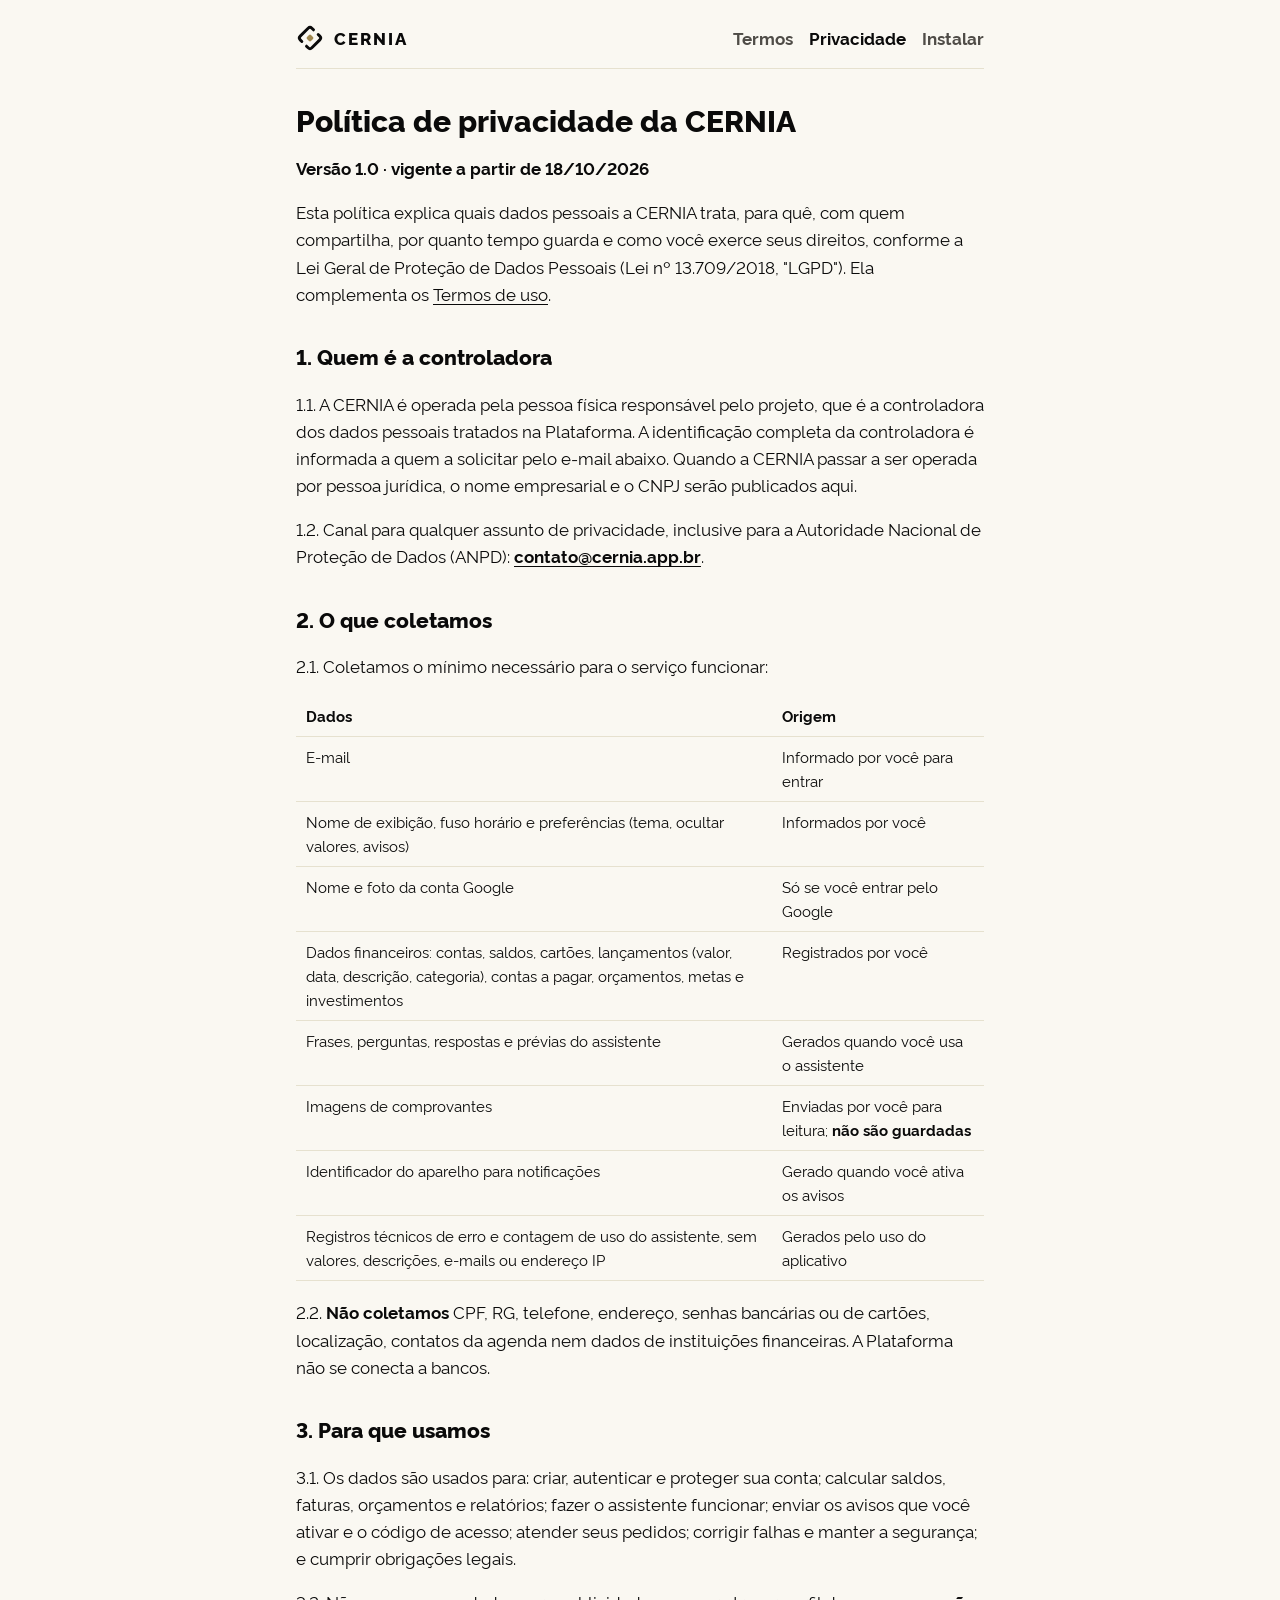
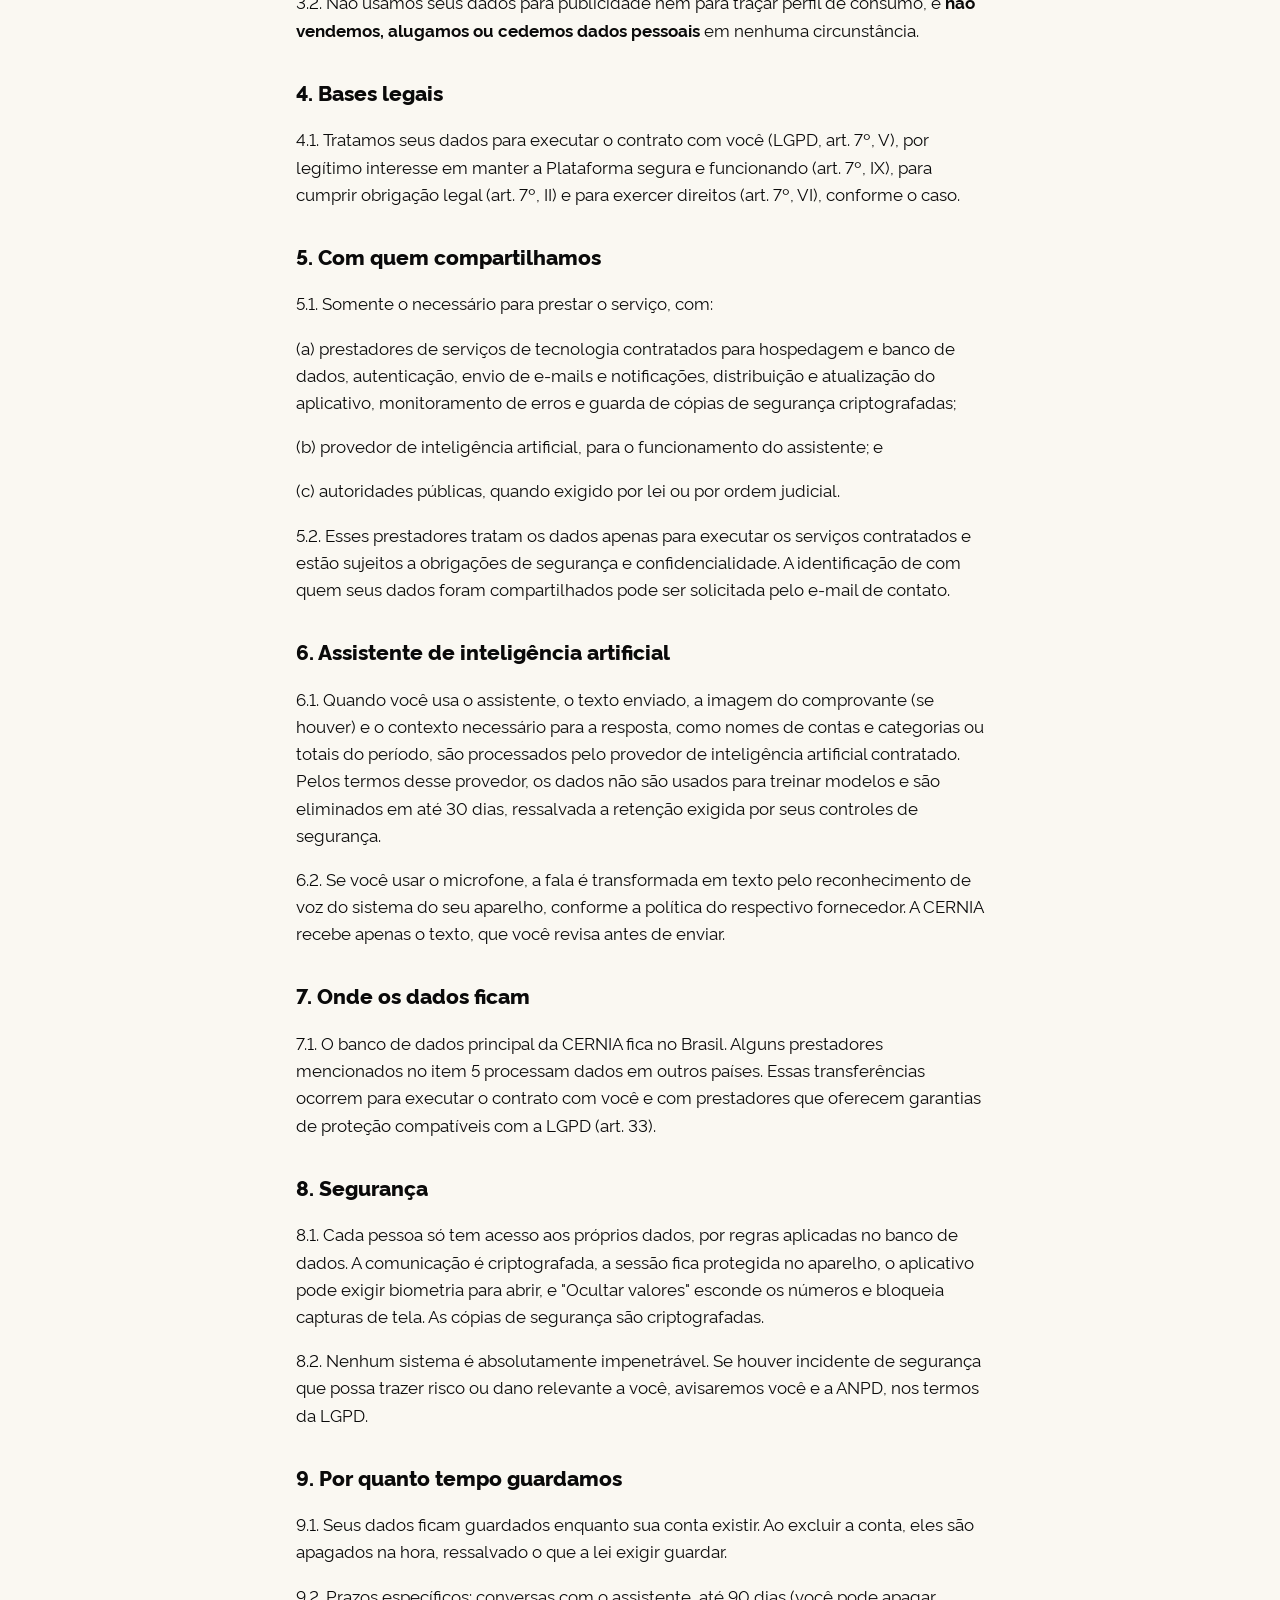
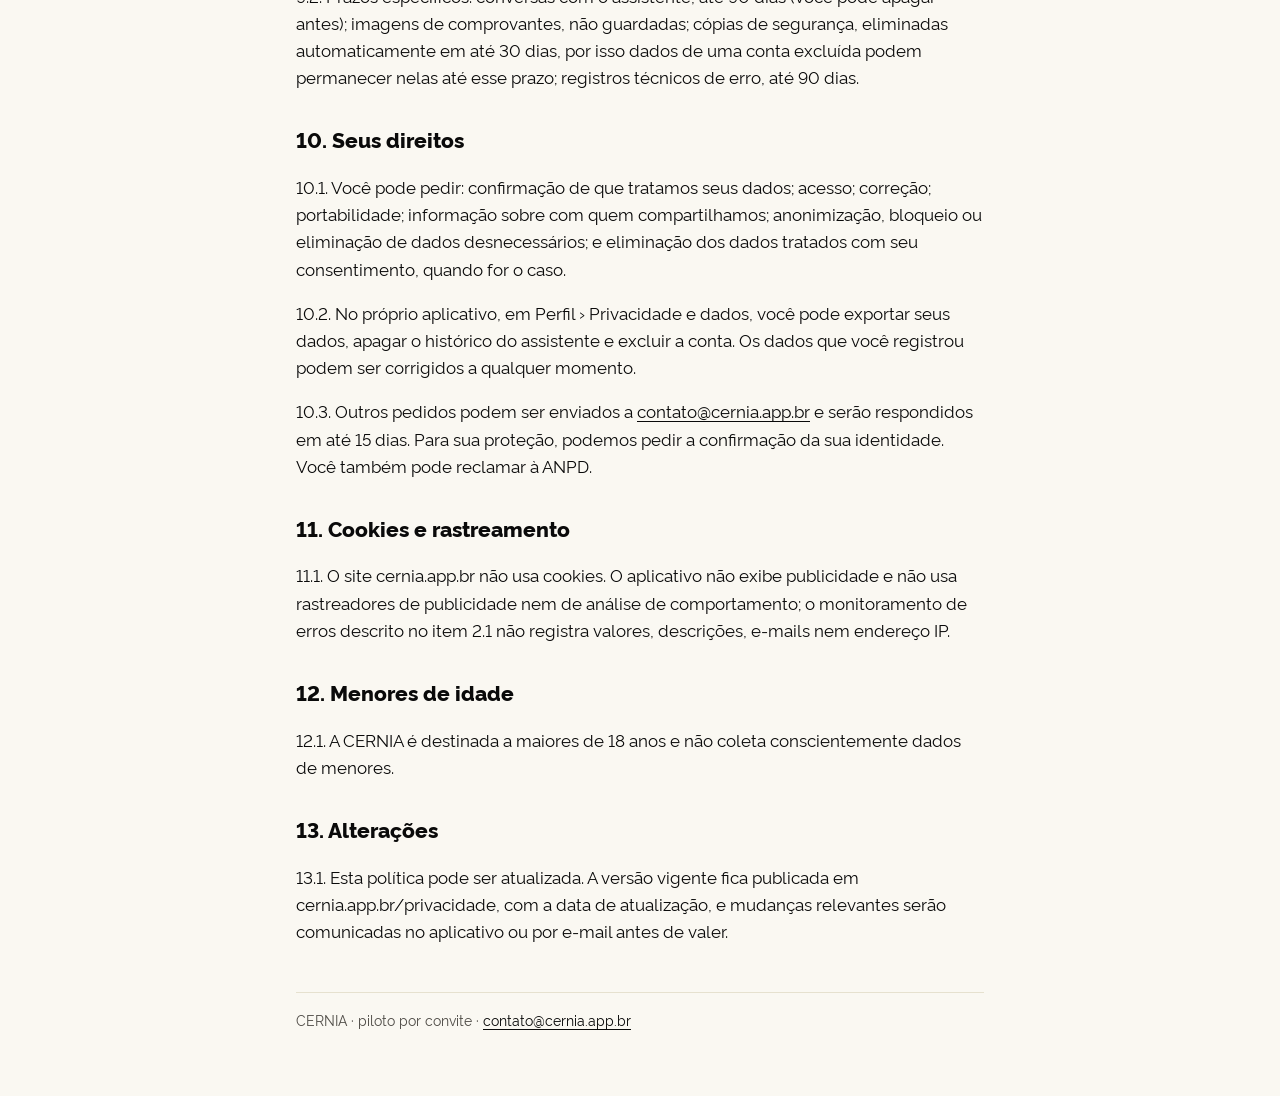
==== privacidade/index.html @ 7a0c4e44 "Site cernia.app.br: início, termos, privacidade e instalação (versão 1.0, 18/10/2026)" ====
<!doctype html>
<html lang="pt-BR">
<head>
<meta charset="utf-8">
<meta name="viewport" content="width=device-width, initial-scale=1">
<title>Política de privacidade da CERNIA · CERNIA</title>
<meta name="description" content="CERNIA: o essencial sobre seu dinheiro. App Android de finanças pessoais em piloto por convite.">
<link rel="icon" href="/favicon.svg" type="image/svg+xml">
<link rel="stylesheet" href="/site.css">
</head>
<body>
<div class="wrap">
<header><a class="brand" href="/" aria-label="CERNIA, início"><svg class="symbol" viewBox="0 0 24 24" aria-hidden="true"><path d="M5 15 L3.6 13.6 Q2 12 3.6 10.4 L10.4 3.6 Q12 2 13.6 3.6 L15 5" fill="none" stroke="currentColor" stroke-width="2.5" stroke-linecap="round" stroke-linejoin="round"/><path d="M19 9 L20.4 10.4 Q22 12 20.4 13.6 L13.6 20.4 Q12 22 10.4 20.4 L9 19" fill="none" stroke="currentColor" stroke-width="2.5" stroke-linecap="round" stroke-linejoin="round"/><rect x="9.6" y="9.6" width="4.8" height="4.8" rx="1.2" transform="rotate(45 12 12)" fill="#A08850"/></svg><span>CERNIA</span></a><nav aria-label="Páginas"><a href="/termos">Termos</a><a href="/privacidade" aria-current="page">Privacidade</a><a href="/instalar">Instalar</a></nav></header>
<main>
<h1>Política de privacidade da CERNIA</h1>
<p><strong>Versão 1.0 · vigente a partir de 18/10/2026</strong></p>
<p>Esta política explica quais dados pessoais a CERNIA trata, para quê, com quem compartilha, por quanto tempo guarda e como você exerce seus direitos, conforme a Lei Geral de Proteção de Dados Pessoais (Lei nº 13.709/2018, &quot;LGPD&quot;). Ela complementa os <a href="https://cernia.app.br/termos">Termos de uso</a>.</p>
<h2 id="quem-e-a-controladora">1. Quem é a controladora</h2>
<p>1.1. A CERNIA é operada pela pessoa física responsável pelo projeto, que é a controladora dos dados pessoais tratados na Plataforma. A identificação completa da controladora é informada a quem a solicitar pelo e-mail abaixo. Quando a CERNIA passar a ser operada por pessoa jurídica, o nome empresarial e o CNPJ serão publicados aqui.</p>
<p>1.2. Canal para qualquer assunto de privacidade, inclusive para a Autoridade Nacional de Proteção de Dados (ANPD): <strong><a href="mailto:contato@cernia.app.br">contato@cernia.app.br</a></strong>.</p>
<h2 id="o-que-coletamos">2. O que coletamos</h2>
<p>2.1. Coletamos o mínimo necessário para o serviço funcionar:</p>
<div class="table"><table><thead><tr><th>Dados</th><th>Origem</th></tr></thead><tbody><tr><td>E-mail</td><td>Informado por você para entrar</td></tr><tr><td>Nome de exibição, fuso horário e preferências (tema, ocultar valores, avisos)</td><td>Informados por você</td></tr><tr><td>Nome e foto da conta Google</td><td>Só se você entrar pelo Google</td></tr><tr><td>Dados financeiros: contas, saldos, cartões, lançamentos (valor, data, descrição, categoria), contas a pagar, orçamentos, metas e investimentos</td><td>Registrados por você</td></tr><tr><td>Frases, perguntas, respostas e prévias do assistente</td><td>Gerados quando você usa o assistente</td></tr><tr><td>Imagens de comprovantes</td><td>Enviadas por você para leitura; <strong>não são guardadas</strong></td></tr><tr><td>Identificador do aparelho para notificações</td><td>Gerado quando você ativa os avisos</td></tr><tr><td>Registros técnicos de erro e contagem de uso do assistente, sem valores, descrições, e-mails ou endereço IP</td><td>Gerados pelo uso do aplicativo</td></tr></tbody></table></div>
<p>2.2. <strong>Não coletamos</strong> CPF, RG, telefone, endereço, senhas bancárias ou de cartões, localização, contatos da agenda nem dados de instituições financeiras. A Plataforma não se conecta a bancos.</p>
<h2 id="para-que-usamos">3. Para que usamos</h2>
<p>3.1. Os dados são usados para: criar, autenticar e proteger sua conta; calcular saldos, faturas, orçamentos e relatórios; fazer o assistente funcionar; enviar os avisos que você ativar e o código de acesso; atender seus pedidos; corrigir falhas e manter a segurança; e cumprir obrigações legais.</p>
<p>3.2. Não usamos seus dados para publicidade nem para traçar perfil de consumo, e <strong>não vendemos, alugamos ou cedemos dados pessoais</strong> em nenhuma circunstância.</p>
<h2 id="bases-legais">4. Bases legais</h2>
<p>4.1. Tratamos seus dados para executar o contrato com você (LGPD, art. 7º, V), por legítimo interesse em manter a Plataforma segura e funcionando (art. 7º, IX), para cumprir obrigação legal (art. 7º, II) e para exercer direitos (art. 7º, VI), conforme o caso.</p>
<h2 id="com-quem-compartilhamos">5. Com quem compartilhamos</h2>
<p>5.1. Somente o necessário para prestar o serviço, com:</p>
<p>(a) prestadores de serviços de tecnologia contratados para hospedagem e banco de dados, autenticação, envio de e-mails e notificações, distribuição e atualização do aplicativo, monitoramento de erros e guarda de cópias de segurança criptografadas;</p>
<p>(b) provedor de inteligência artificial, para o funcionamento do assistente; e</p>
<p>(c) autoridades públicas, quando exigido por lei ou por ordem judicial.</p>
<p>5.2. Esses prestadores tratam os dados apenas para executar os serviços contratados e estão sujeitos a obrigações de segurança e confidencialidade. A identificação de com quem seus dados foram compartilhados pode ser solicitada pelo e-mail de contato.</p>
<h2 id="assistente-de-inteligencia-artificial">6. Assistente de inteligência artificial</h2>
<p>6.1. Quando você usa o assistente, o texto enviado, a imagem do comprovante (se houver) e o contexto necessário para a resposta, como nomes de contas e categorias ou totais do período, são processados pelo provedor de inteligência artificial contratado. Pelos termos desse provedor, os dados não são usados para treinar modelos e são eliminados em até 30 dias, ressalvada a retenção exigida por seus controles de segurança.</p>
<p>6.2. Se você usar o microfone, a fala é transformada em texto pelo reconhecimento de voz do sistema do seu aparelho, conforme a política do respectivo fornecedor. A CERNIA recebe apenas o texto, que você revisa antes de enviar.</p>
<h2 id="onde-os-dados-ficam">7. Onde os dados ficam</h2>
<p>7.1. O banco de dados principal da CERNIA fica no Brasil. Alguns prestadores mencionados no item 5 processam dados em outros países. Essas transferências ocorrem para executar o contrato com você e com prestadores que oferecem garantias de proteção compatíveis com a LGPD (art. 33).</p>
<h2 id="seguranca">8. Segurança</h2>
<p>8.1. Cada pessoa só tem acesso aos próprios dados, por regras aplicadas no banco de dados. A comunicação é criptografada, a sessão fica protegida no aparelho, o aplicativo pode exigir biometria para abrir, e &quot;Ocultar valores&quot; esconde os números e bloqueia capturas de tela. As cópias de segurança são criptografadas.</p>
<p>8.2. Nenhum sistema é absolutamente impenetrável. Se houver incidente de segurança que possa trazer risco ou dano relevante a você, avisaremos você e a ANPD, nos termos da LGPD.</p>
<h2 id="por-quanto-tempo-guardamos">9. Por quanto tempo guardamos</h2>
<p>9.1. Seus dados ficam guardados enquanto sua conta existir. Ao excluir a conta, eles são apagados na hora, ressalvado o que a lei exigir guardar.</p>
<p>9.2. Prazos específicos: conversas com o assistente, até 90 dias (você pode apagar antes); imagens de comprovantes, não guardadas; cópias de segurança, eliminadas automaticamente em até 30 dias, por isso dados de uma conta excluída podem permanecer nelas até esse prazo; registros técnicos de erro, até 90 dias.</p>
<h2 id="seus-direitos">10. Seus direitos</h2>
<p>10.1. Você pode pedir: confirmação de que tratamos seus dados; acesso; correção; portabilidade; informação sobre com quem compartilhamos; anonimização, bloqueio ou eliminação de dados desnecessários; e eliminação dos dados tratados com seu consentimento, quando for o caso.</p>
<p>10.2. No próprio aplicativo, em Perfil › Privacidade e dados, você pode exportar seus dados, apagar o histórico do assistente e excluir a conta. Os dados que você registrou podem ser corrigidos a qualquer momento.</p>
<p>10.3. Outros pedidos podem ser enviados a <a href="mailto:contato@cernia.app.br">contato@cernia.app.br</a> e serão respondidos em até 15 dias. Para sua proteção, podemos pedir a confirmação da sua identidade. Você também pode reclamar à ANPD.</p>
<h2 id="cookies-e-rastreamento">11. Cookies e rastreamento</h2>
<p>11.1. O site cernia.app.br não usa cookies. O aplicativo não exibe publicidade e não usa rastreadores de publicidade nem de análise de comportamento; o monitoramento de erros descrito no item 2.1 não registra valores, descrições, e-mails nem endereço IP.</p>
<h2 id="menores-de-idade">12. Menores de idade</h2>
<p>12.1. A CERNIA é destinada a maiores de 18 anos e não coleta conscientemente dados de menores.</p>
<h2 id="alteracoes">13. Alterações</h2>
<p>13.1. Esta política pode ser atualizada. A versão vigente fica publicada em cernia.app.br/privacidade, com a data de atualização, e mudanças relevantes serão comunicadas no aplicativo ou por e-mail antes de valer.</p>
</main>
<footer>CERNIA · piloto por convite · <a href="mailto:contato@cernia.app.br">contato@cernia.app.br</a></footer>
</div>
</body>
</html>
---- site.css ----
@font-face{font-family:Rawline;src:url(/fonts/Rawline-400.ttf) format("truetype");font-weight:400;font-display:swap}
@font-face{font-family:Rawline;src:url(/fonts/Rawline-700.ttf) format("truetype");font-weight:700;font-display:swap}
@font-face{font-family:Rawline;src:url(/fonts/Rawline-800.ttf) format("truetype");font-weight:800;font-display:swap}
:root{--bg:#FAF8F2;--fg:#0A0A0A;--fg2:#4F4C47;--bd:#E6E1CF;--card:#FFFFFF;--link:#0A0A0A;color-scheme:light}
@media (prefers-color-scheme:dark){:root{--bg:#0F0E0D;--fg:#F3EFE1;--fg2:#CFC9B5;--bd:#333230;--card:#171614;--link:#F3EFE1;color-scheme:dark}}
*{box-sizing:border-box}html{-webkit-text-size-adjust:100%}
body{margin:0;background:var(--bg);color:var(--fg);font:400 17px/1.6 Rawline,system-ui,-apple-system,"Segoe UI",Roboto,sans-serif}
.wrap{max-width:720px;margin:0 auto;padding:24px 16px 64px}
header{display:flex;align-items:center;justify-content:space-between;gap:12px;flex-wrap:wrap;padding-bottom:16px;border-bottom:1px solid var(--bd)}
.brand{display:flex;align-items:center;gap:10px;color:var(--fg);text-decoration:none;font-weight:800;letter-spacing:.12em}
.symbol{width:28px;height:28px}
nav{display:flex;gap:16px;flex-wrap:wrap}nav a{color:var(--fg2);text-decoration:none;font-weight:700}nav a[aria-current]{color:var(--fg)}
h1{font-size:30px;line-height:1.2;font-weight:800;margin:32px 0 8px}h2{font-size:21px;font-weight:800;margin:32px 0 8px}h3{font-size:18px;margin:24px 0 8px}
p,li{color:var(--fg)}a{color:var(--link);text-underline-offset:3px}code{font-size:.92em}
blockquote{margin:16px 0;padding:8px 16px;border-left:3px solid var(--bd);color:var(--fg2)}
.table{overflow-x:auto;margin:16px 0}table{border-collapse:collapse;width:100%;font-size:15px}
th,td{text-align:left;vertical-align:top;padding:8px 10px;border-bottom:1px solid var(--bd)}th{font-weight:700}
.lead{font-size:20px;color:var(--fg2)}.card{background:var(--card);border:1px solid var(--bd);border-radius:16px;padding:16px 20px;margin:24px 0}
footer{margin-top:48px;padding-top:16px;border-top:1px solid var(--bd);color:var(--fg2);font-size:14px}
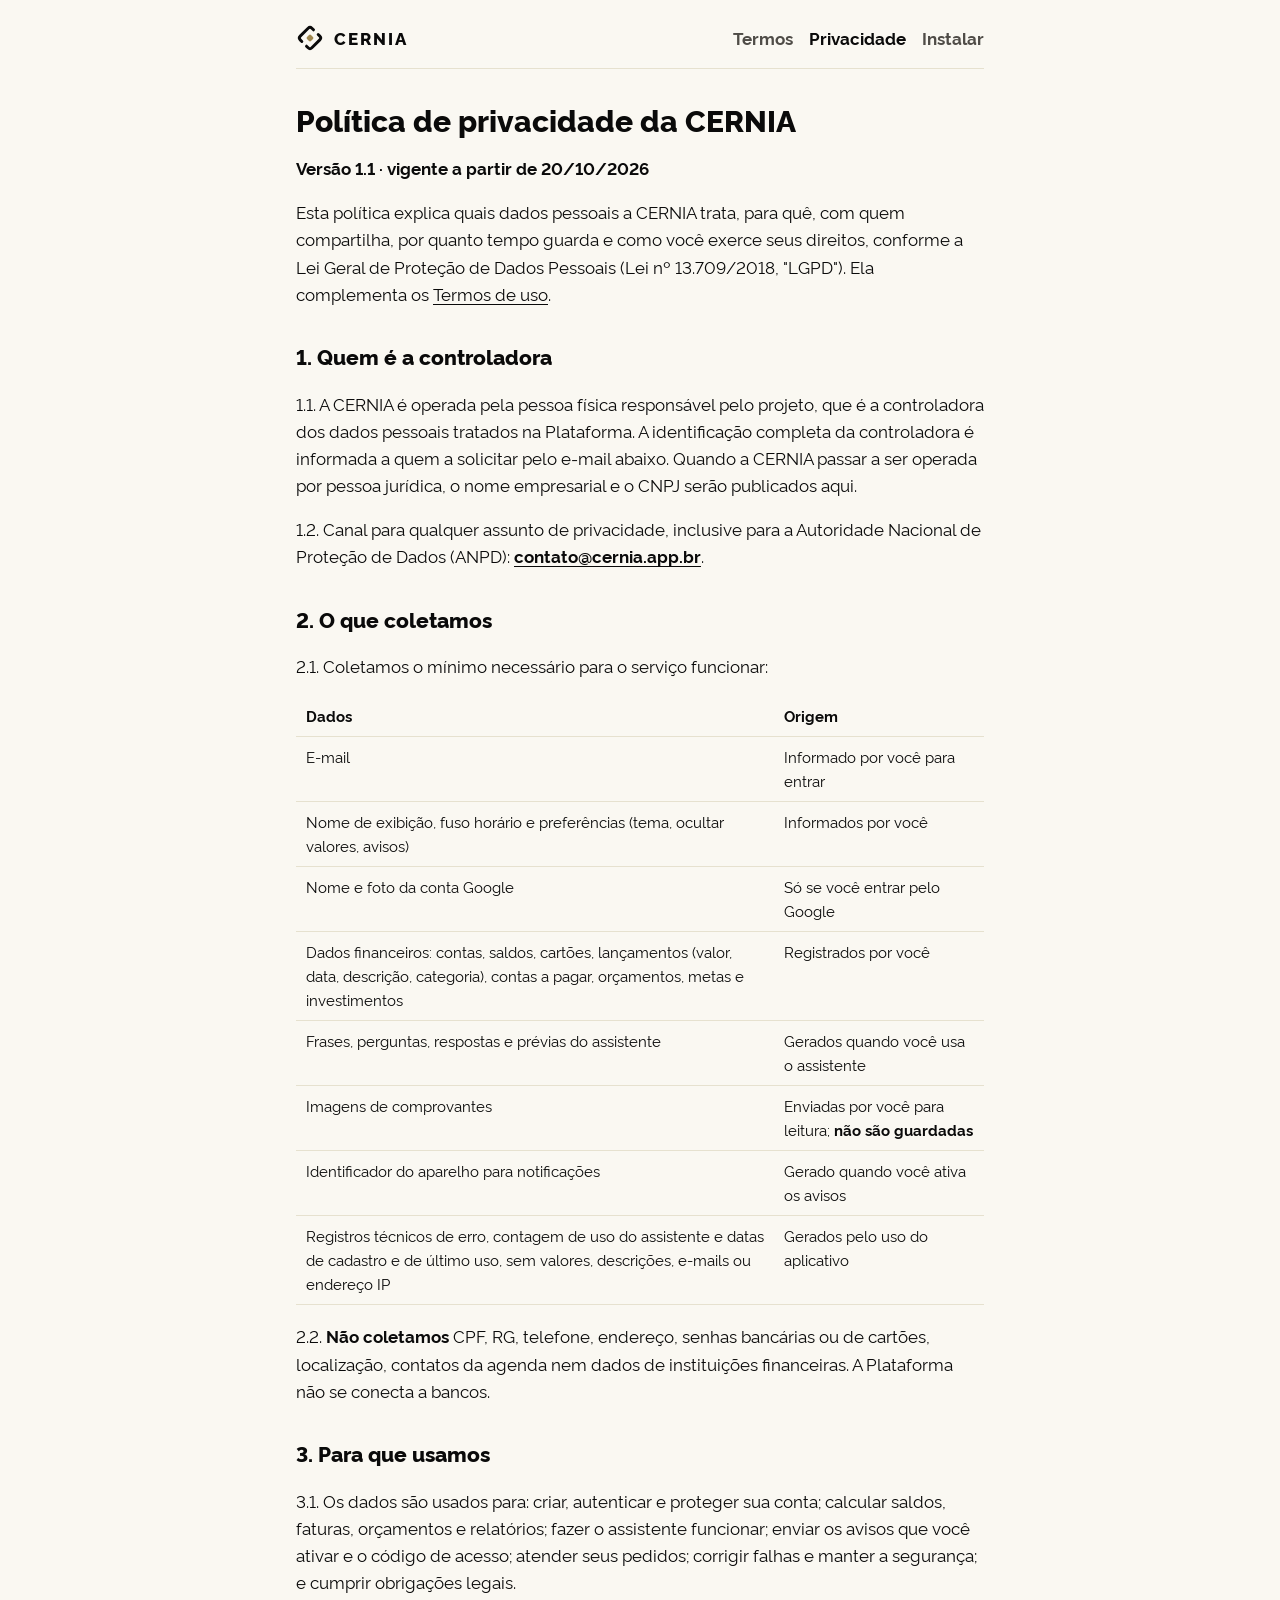
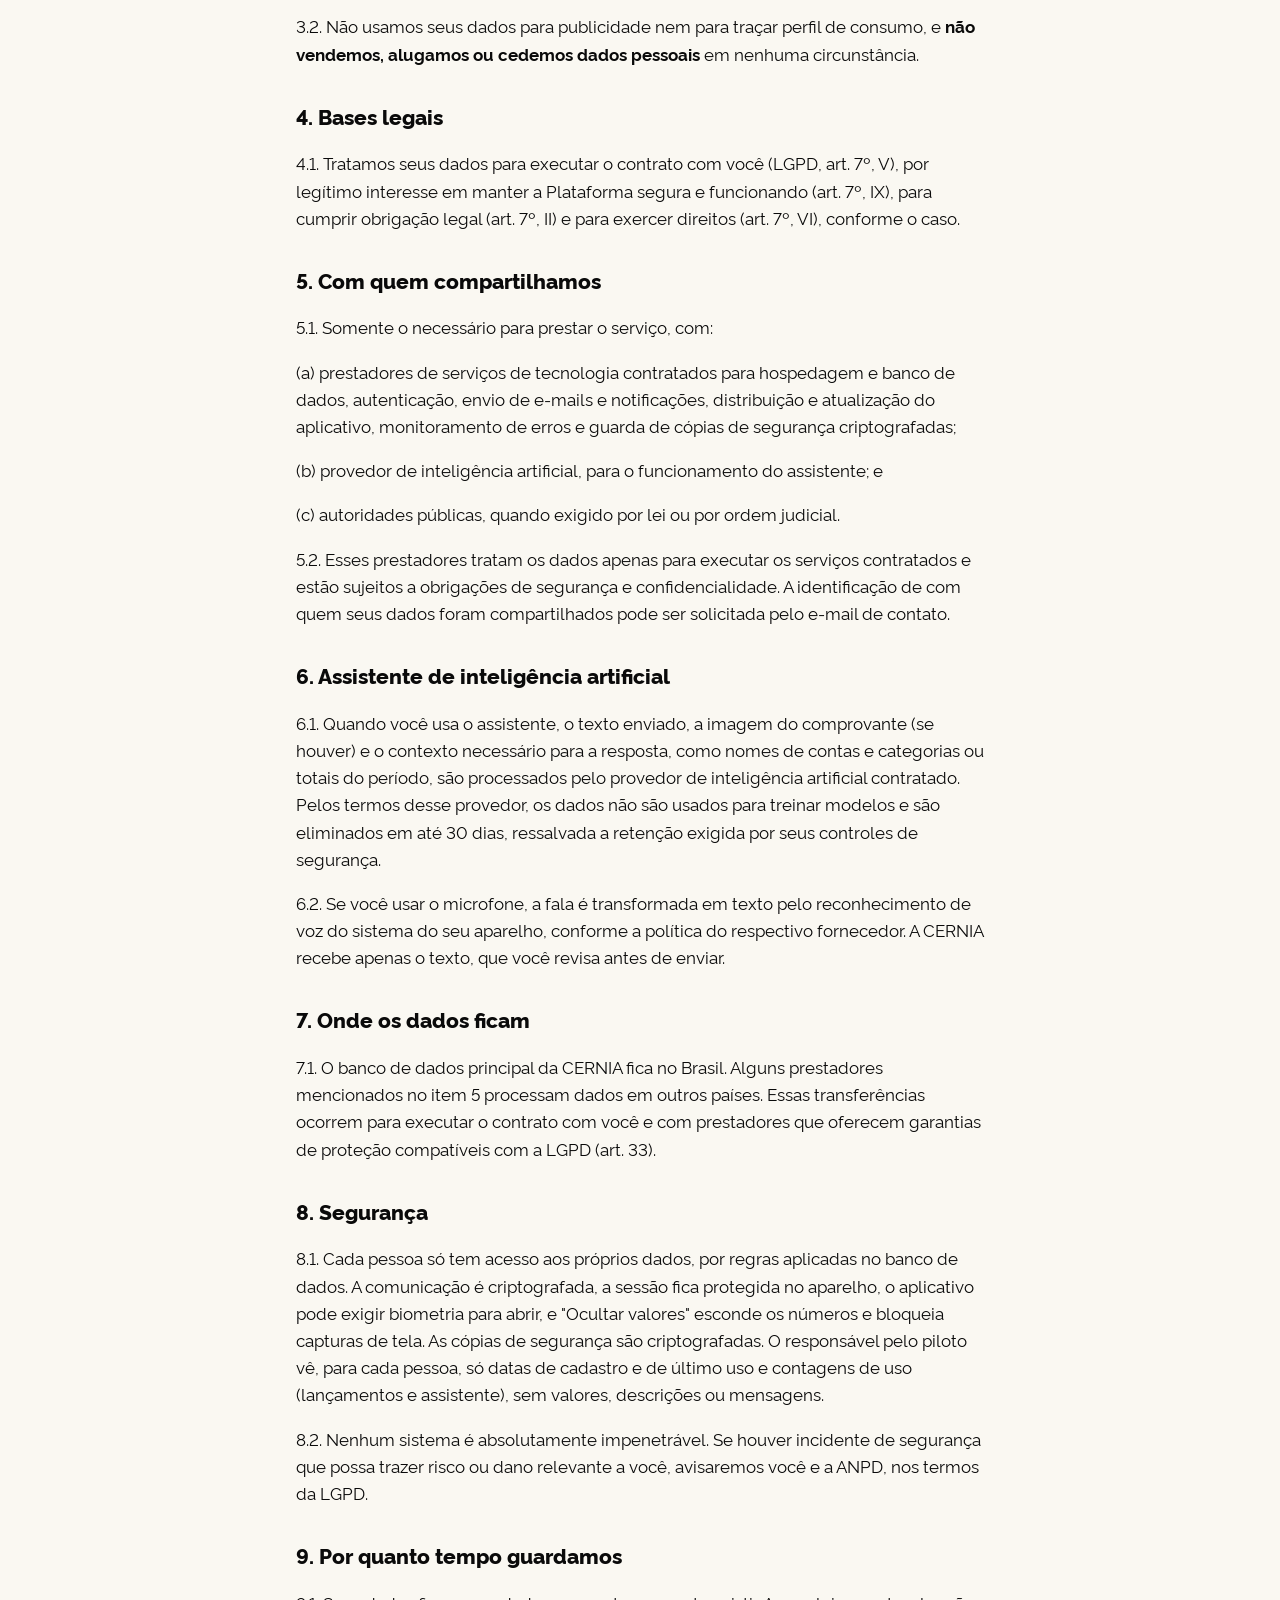
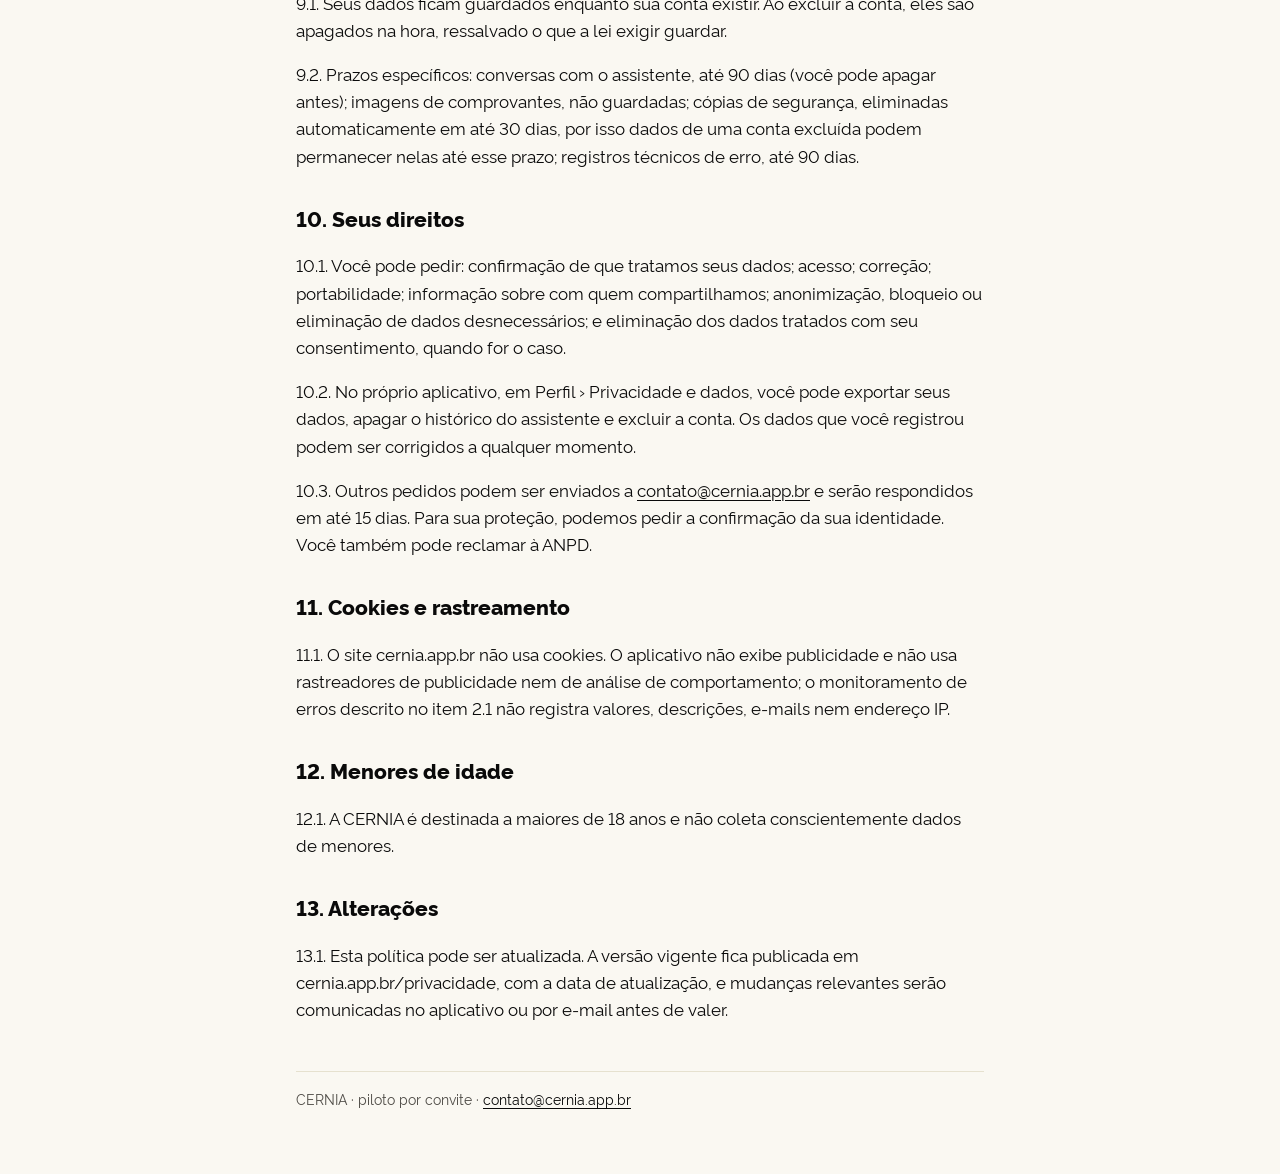
==== commit cb627432: "Política de privacidade 1.1 (20/10/2026): painel do piloto, só datas e contagens Co-Authored-By: Cla" ====
--- a/privacidade/index.html
+++ b/privacidade/index.html
@@ -13,14 +13,14 @@
 <header><a class="brand" href="/" aria-label="CERNIA, início"><svg class="symbol" viewBox="0 0 24 24" aria-hidden="true"><path d="M5 15 L3.6 13.6 Q2 12 3.6 10.4 L10.4 3.6 Q12 2 13.6 3.6 L15 5" fill="none" stroke="currentColor" stroke-width="2.5" stroke-linecap="round" stroke-linejoin="round"/><path d="M19 9 L20.4 10.4 Q22 12 20.4 13.6 L13.6 20.4 Q12 22 10.4 20.4 L9 19" fill="none" stroke="currentColor" stroke-width="2.5" stroke-linecap="round" stroke-linejoin="round"/><rect x="9.6" y="9.6" width="4.8" height="4.8" rx="1.2" transform="rotate(45 12 12)" fill="#A08850"/></svg><span>CERNIA</span></a><nav aria-label="Páginas"><a href="/termos">Termos</a><a href="/privacidade" aria-current="page">Privacidade</a><a href="/instalar">Instalar</a></nav></header>
 <main>
 <h1>Política de privacidade da CERNIA</h1>
-<p><strong>Versão 1.0 · vigente a partir de 18/10/2026</strong></p>
+<p><strong>Versão 1.1 · vigente a partir de 20/10/2026</strong></p>
 <p>Esta política explica quais dados pessoais a CERNIA trata, para quê, com quem compartilha, por quanto tempo guarda e como você exerce seus direitos, conforme a Lei Geral de Proteção de Dados Pessoais (Lei nº 13.709/2018, &quot;LGPD&quot;). Ela complementa os <a href="https://cernia.app.br/termos">Termos de uso</a>.</p>
 <h2 id="quem-e-a-controladora">1. Quem é a controladora</h2>
 <p>1.1. A CERNIA é operada pela pessoa física responsável pelo projeto, que é a controladora dos dados pessoais tratados na Plataforma. A identificação completa da controladora é informada a quem a solicitar pelo e-mail abaixo. Quando a CERNIA passar a ser operada por pessoa jurídica, o nome empresarial e o CNPJ serão publicados aqui.</p>
 <p>1.2. Canal para qualquer assunto de privacidade, inclusive para a Autoridade Nacional de Proteção de Dados (ANPD): <strong><a href="mailto:contato@cernia.app.br">contato@cernia.app.br</a></strong>.</p>
 <h2 id="o-que-coletamos">2. O que coletamos</h2>
 <p>2.1. Coletamos o mínimo necessário para o serviço funcionar:</p>
-<div class="table"><table><thead><tr><th>Dados</th><th>Origem</th></tr></thead><tbody><tr><td>E-mail</td><td>Informado por você para entrar</td></tr><tr><td>Nome de exibição, fuso horário e preferências (tema, ocultar valores, avisos)</td><td>Informados por você</td></tr><tr><td>Nome e foto da conta Google</td><td>Só se você entrar pelo Google</td></tr><tr><td>Dados financeiros: contas, saldos, cartões, lançamentos (valor, data, descrição, categoria), contas a pagar, orçamentos, metas e investimentos</td><td>Registrados por você</td></tr><tr><td>Frases, perguntas, respostas e prévias do assistente</td><td>Gerados quando você usa o assistente</td></tr><tr><td>Imagens de comprovantes</td><td>Enviadas por você para leitura; <strong>não são guardadas</strong></td></tr><tr><td>Identificador do aparelho para notificações</td><td>Gerado quando você ativa os avisos</td></tr><tr><td>Registros técnicos de erro e contagem de uso do assistente, sem valores, descrições, e-mails ou endereço IP</td><td>Gerados pelo uso do aplicativo</td></tr></tbody></table></div>
+<div class="table"><table><thead><tr><th>Dados</th><th>Origem</th></tr></thead><tbody><tr><td>E-mail</td><td>Informado por você para entrar</td></tr><tr><td>Nome de exibição, fuso horário e preferências (tema, ocultar valores, avisos)</td><td>Informados por você</td></tr><tr><td>Nome e foto da conta Google</td><td>Só se você entrar pelo Google</td></tr><tr><td>Dados financeiros: contas, saldos, cartões, lançamentos (valor, data, descrição, categoria), contas a pagar, orçamentos, metas e investimentos</td><td>Registrados por você</td></tr><tr><td>Frases, perguntas, respostas e prévias do assistente</td><td>Gerados quando você usa o assistente</td></tr><tr><td>Imagens de comprovantes</td><td>Enviadas por você para leitura; <strong>não são guardadas</strong></td></tr><tr><td>Identificador do aparelho para notificações</td><td>Gerado quando você ativa os avisos</td></tr><tr><td>Registros técnicos de erro, contagem de uso do assistente e datas de cadastro e de último uso, sem valores, descrições, e-mails ou endereço IP</td><td>Gerados pelo uso do aplicativo</td></tr></tbody></table></div>
 <p>2.2. <strong>Não coletamos</strong> CPF, RG, telefone, endereço, senhas bancárias ou de cartões, localização, contatos da agenda nem dados de instituições financeiras. A Plataforma não se conecta a bancos.</p>
 <h2 id="para-que-usamos">3. Para que usamos</h2>
 <p>3.1. Os dados são usados para: criar, autenticar e proteger sua conta; calcular saldos, faturas, orçamentos e relatórios; fazer o assistente funcionar; enviar os avisos que você ativar e o código de acesso; atender seus pedidos; corrigir falhas e manter a segurança; e cumprir obrigações legais.</p>
@@ -39,7 +39,7 @@
 <h2 id="onde-os-dados-ficam">7. Onde os dados ficam</h2>
 <p>7.1. O banco de dados principal da CERNIA fica no Brasil. Alguns prestadores mencionados no item 5 processam dados em outros países. Essas transferências ocorrem para executar o contrato com você e com prestadores que oferecem garantias de proteção compatíveis com a LGPD (art. 33).</p>
 <h2 id="seguranca">8. Segurança</h2>
-<p>8.1. Cada pessoa só tem acesso aos próprios dados, por regras aplicadas no banco de dados. A comunicação é criptografada, a sessão fica protegida no aparelho, o aplicativo pode exigir biometria para abrir, e &quot;Ocultar valores&quot; esconde os números e bloqueia capturas de tela. As cópias de segurança são criptografadas.</p>
+<p>8.1. Cada pessoa só tem acesso aos próprios dados, por regras aplicadas no banco de dados. A comunicação é criptografada, a sessão fica protegida no aparelho, o aplicativo pode exigir biometria para abrir, e &quot;Ocultar valores&quot; esconde os números e bloqueia capturas de tela. As cópias de segurança são criptografadas. O responsável pelo piloto vê, para cada pessoa, só datas de cadastro e de último uso e contagens de uso (lançamentos e assistente), sem valores, descrições ou mensagens.</p>
 <p>8.2. Nenhum sistema é absolutamente impenetrável. Se houver incidente de segurança que possa trazer risco ou dano relevante a você, avisaremos você e a ANPD, nos termos da LGPD.</p>
 <h2 id="por-quanto-tempo-guardamos">9. Por quanto tempo guardamos</h2>
 <p>9.1. Seus dados ficam guardados enquanto sua conta existir. Ao excluir a conta, eles são apagados na hora, ressalvado o que a lei exigir guardar.</p>
